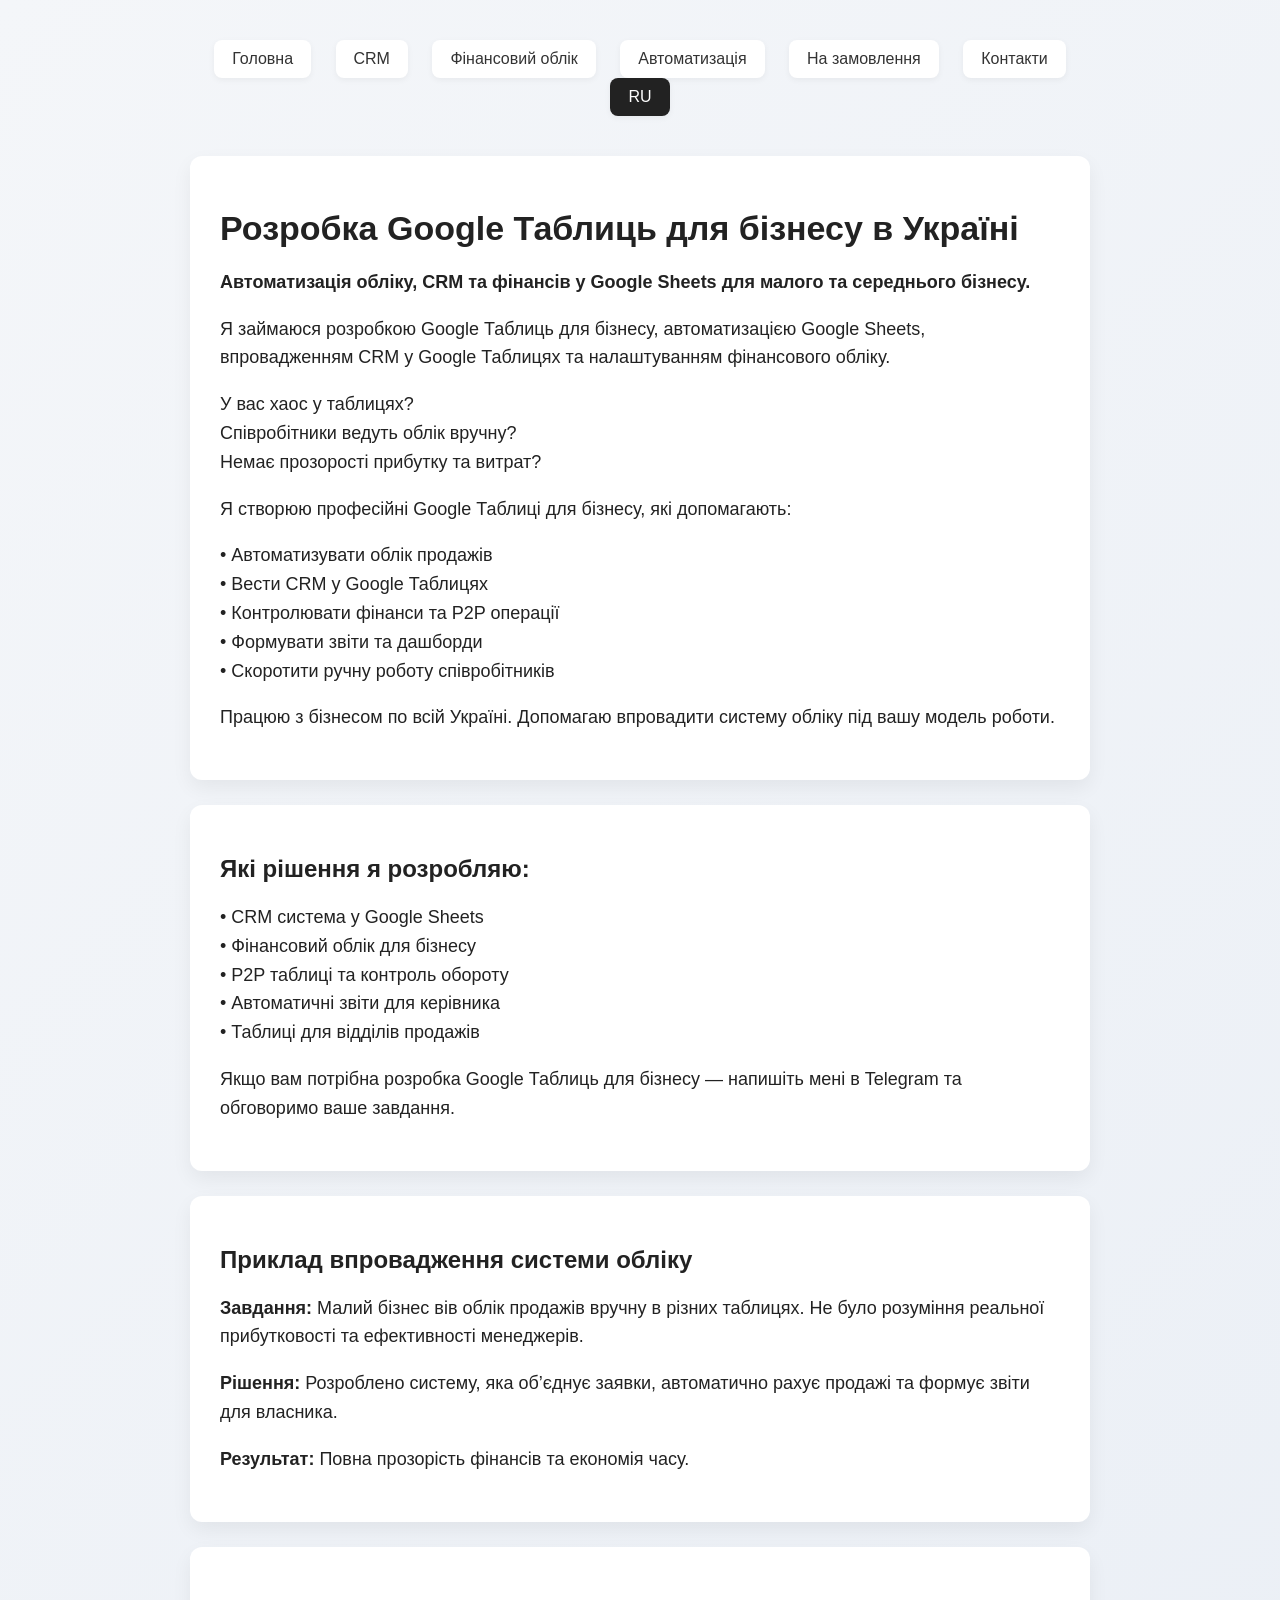
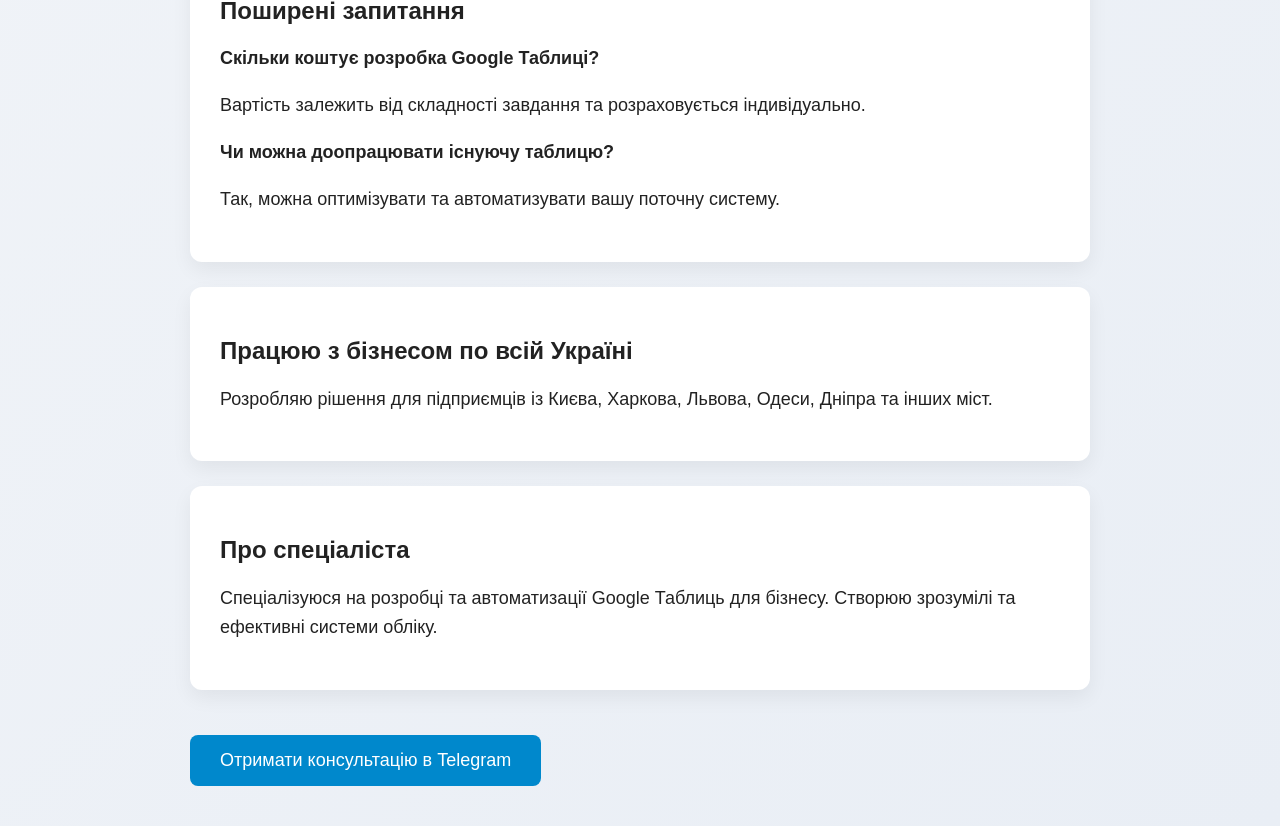
==== ua/index.html @ cc54f3b7 "Обнов" ====
<!DOCTYPE html>
<html lang="uk">

<head>
	<meta charset="UTF-8">
	<meta name="viewport" content="width=device-width, initial-scale=1.0">
	<title>Розробка Google Таблиць для бізнесу в Україні</title>
	<meta name="description"
		content="Розробка та автоматизація Google Таблиць для бізнесу в Україні. CRM у Google Таблицях, фінансовий облік, P2P таблиці. Консультація в Telegram.">
	<meta name="geo.region" content="UA">

	<!-- hreflang -->
	<link rel="alternate" hreflang="ru" href="https://google-sheets-business.pages.dev/" />
	<link rel="alternate" hreflang="uk" href="https://google-sheets-business.pages.dev/ua/" />
	<link rel="alternate" hreflang="x-default" href="https://google-sheets-business.pages.dev/" />

	<script type="application/ld+json">
	{
	  "@context": "https://schema.org",
	  "@type": "ProfessionalService",
	  "name": "SheetStudioUA - Розробка Google Таблиць",
	  "url": "https://google-sheets-business.pages.dev/ua/",
	  "areaServed": {
	    "@type": "Country",
	    "name": "Ukraine"
	  },
	  "description": "Розробка Google Таблиць на замовлення, автоматизація Google Sheets, CRM та фінансовий облік для бізнесу в Україні.",
	  "founder": {
	    "@type": "Person",
	    "name": "Дмитро"
	  },
	  "sameAs": [
	    "https://t.me/SheetStudioUA"
	  ]
	}
	</script>

	<link rel="stylesheet" href="/style.css">

</head>

<body>

	<div class="container">

		<nav style="margin-bottom:40px;">
			<a href="/ua/" style="margin:0 10px;">Головна</a>
			<a href="/ua/crm.html" style="margin:0 10px;">CRM</a>
			<a href="/ua/finance.html" style="margin:0 10px;">Фінансовий облік</a>
			<a href="/ua/automation.html" style="margin:0 10px;">Автоматизація</a>
			<a href="/ua/custom-development.html" style="margin:0 10px;">На замовлення</a>
			<a href="/ua/contacts.html" style="margin:0 10px;">Контакти</a>
			<a href="/" style="margin:0 10px;" class="lang">RU</a>
		</nav>

		<div class="section">
			<h1>Розробка Google Таблиць для бізнесу в Україні</h1>
			<p><strong>Автоматизація обліку, CRM та фінансів у Google Sheets для малого та середнього бізнесу.</strong></p>
			<p>
				Я займаюся розробкою Google Таблиць для бізнесу, автоматизацією Google Sheets,
				впровадженням CRM у Google Таблицях та налаштуванням фінансового обліку.
			</p>
			<p>
				У вас хаос у таблицях?<br>
				Співробітники ведуть облік вручну?<br>
				Немає прозорості прибутку та витрат?
			</p>
			<p>
				Я створюю професійні Google Таблиці для бізнесу, які допомагають:
			</p>
			<p>
				• Автоматизувати облік продажів<br>
				• Вести CRM у Google Таблицях<br>
				• Контролювати фінанси та P2P операції<br>
				• Формувати звіти та дашборди<br>
				• Скоротити ручну роботу співробітників
			</p>
			<p>
				Працюю з бізнесом по всій Україні.
				Допомагаю впровадити систему обліку під вашу модель роботи.
			</p>
		</div>

		<div class="section">
			<h2>Які рішення я розробляю:</h2>
			<p>
				• CRM система у Google Sheets<br>
				• Фінансовий облік для бізнесу<br>
				• P2P таблиці та контроль обороту<br>
				• Автоматичні звіти для керівника<br>
				• Таблиці для відділів продажів
			</p>
			<p>
				Якщо вам потрібна розробка Google Таблиць для бізнесу —
				напишіть мені в Telegram та обговоримо ваше завдання.
			</p>
		</div>

		<div class="section">
			<h2>Приклад впровадження системи обліку</h2>
			<p><strong>Завдання:</strong> Малий бізнес вів облік продажів вручну в різних таблицях.
				Не було розуміння реальної прибутковості та ефективності менеджерів.</p>
			<p><strong>Рішення:</strong> Розроблено систему, яка об’єднує заявки,
				автоматично рахує продажі та формує звіти для власника.</p>
			<p><strong>Результат:</strong> Повна прозорість фінансів та економія часу.</p>
		</div>

		<div class="section">
			<h2>Поширені запитання</h2>
			<p><strong>Скільки коштує розробка Google Таблиці?</strong></p>
			<p>Вартість залежить від складності завдання та розраховується індивідуально.</p>
			<p><strong>Чи можна доопрацювати існуючу таблицю?</strong></p>
			<p>Так, можна оптимізувати та автоматизувати вашу поточну систему.</p>
		</div>

		<div class="section">
			<h2>Працюю з бізнесом по всій Україні</h2>
			<p>
				Розробляю рішення для підприємців із Києва, Харкова,
				Львова, Одеси, Дніпра та інших міст.
			</p>
		</div>

		<div class="section">
			<h2>Про спеціаліста</h2>
			<p>
				Спеціалізуюся на розробці та автоматизації Google Таблиць для бізнесу.
				Створюю зрозумілі та ефективні системи обліку.
			</p>
		</div>

		<a href="https://t.me/SheetStudioUA" target="_blank" class="button">
			Отримати консультацію в Telegram
		</a>

	</div>


	<script>
		const sections = document.querySelectorAll('.section');

		const observer = new IntersectionObserver(entries => {
			entries.forEach(entry => {
				if (entry.isIntersecting) {
					entry.target.classList.add('visible');
				}
			});
		}, { threshold: 0.15 });

		sections.forEach(section => {
			observer.observe(section);
		});
	</script>

</body>

</html>
---- style.css ----
/* ===== БАЗА ===== */

body {
	margin: 0;
	font-family: 'Segoe UI', Arial, sans-serif;
	background: linear-gradient(135deg, #f4f6f9, #e9eef5);
	color: #222;
}

.container {
	max-width: 900px;
	margin: auto;
	padding: 40px 20px;
}

/* ===== НАВИГАЦИЯ ===== */

nav {
	text-align: center;
	margin-bottom: 40px;
}

nav a {
	display: inline-block;
	padding: 10px 18px;
	margin: 5px;
	background: white;
	border-radius: 8px;
	text-decoration: none;
	color: #333;
	font-weight: 500;
	transition: all 0.3s ease;
	box-shadow: 0 2px 6px rgba(0, 0, 0, 0.05);
}

nav a:hover {
	background: #0088cc;
	color: white;
	transform: translateY(-2px);
}

.lang {
	background: #222;
	color: white;
}

/* ===== СЕКЦИИ ===== */

.section {
	background: white;
	padding: 30px;
	margin-bottom: 25px;
	border-radius: 12px;
	box-shadow: 0 8px 20px rgba(0, 0, 0, 0.06);
}

h1 {
	font-size: 34px;
	margin-bottom: 20px;
}

h2 {
	margin-top: 20px;
}

p {
	font-size: 18px;
	line-height: 1.6;
}

ul {
	text-align: left;
	padding-left: 20px;
}

/* ===== КНОПКА ===== */

.button {
	display: inline-block;
	padding: 15px 30px;
	background: #0088cc;
	color: white;
	text-decoration: none;
	border-radius: 8px;
	font-size: 18px;
	margin-top: 20px;
	transition: 0.3s;
}

.button:hover {
	background: #006fa3;
	transform: translateY(-2px);
}

/* ===== ФУТЕР ===== */

.footer {
	text-align: center;
	margin-top: 40px;
	font-size: 14px;
	color: #666;
}

/* ===== АДАПТИВ ===== */

@media (max-width: 768px) {
	.section {
		padding: 20px;
	}

	h1 {
		font-size: 26px;
	}

	nav a {
		padding: 8px 12px;
		font-size: 14px;
	}
}

/* ===== АНИМАЦИЯ ПОЯВЛЕНИЯ ===== */

.section {
	opacity: 0;
	transform: translateY(30px);
	transition: all 0.6s ease;
}

.section.visible {
	opacity: 1;
	transform: translateY(0);
}

.section:hover {
	transform: translateY(-4px);
	box-shadow: 0 12px 28px rgba(0, 0, 0, 0.08);
}

/* ===== ПУЛЬС С ВОЛНОЙ ===== */

.telegram-float {
	position: fixed;
	right: 25px;
	bottom: 25px;
	width: 65px;
	height: 65px;
	border-radius: 50%;
	background: white;
	display: flex;
	align-items: center;
	justify-content: center;
	box-shadow: 0 10px 25px rgba(0, 0, 0, 0.15);
	z-index: 1000;
	animation: pulse 2.7s infinite;
}

.telegram-float img {
	width: 36px;
	height: 36px;
}

.telegram-float:hover {
	transform: scale(1.12);
}

/* Основная пульсация */
@keyframes pulse {
	0% {
		transform: scale(1);
		box-shadow: 0 0 0 0 rgba(0, 136, 204, 0.5);
	}

	30% {
		transform: scale(1.12);
		box-shadow: 0 0 0 15px rgba(0, 136, 204, 0);
	}

	60% {
		transform: scale(1);
		box-shadow: 0 0 0 0 rgba(0, 136, 204, 0);
	}

	100% {
		transform: scale(1);
		box-shadow: 0 0 0 0 rgba(0, 136, 204, 0);
	}
}

/* ===== CONTACTS PAGE ===== */

.contacts-wrapper {
	text-align: center;
	padding: 60px 20px;
}

.contact-item {
	display: flex;
	align-items: center;
	justify-content: center;
	gap: 15px;
	margin: 25px 0;
	font-size: 20px;
}

.contact-item img {
	width: 42px;
	height: 42px;
	transition: transform 0.2s ease, opacity 0.2s ease;
}

.contact-item a img:hover {
	transform: scale(1.15);
	opacity: 0.85;
	cursor: pointer;
}

.phone-number {
	font-weight: 600;
	font-size: 20px;
}
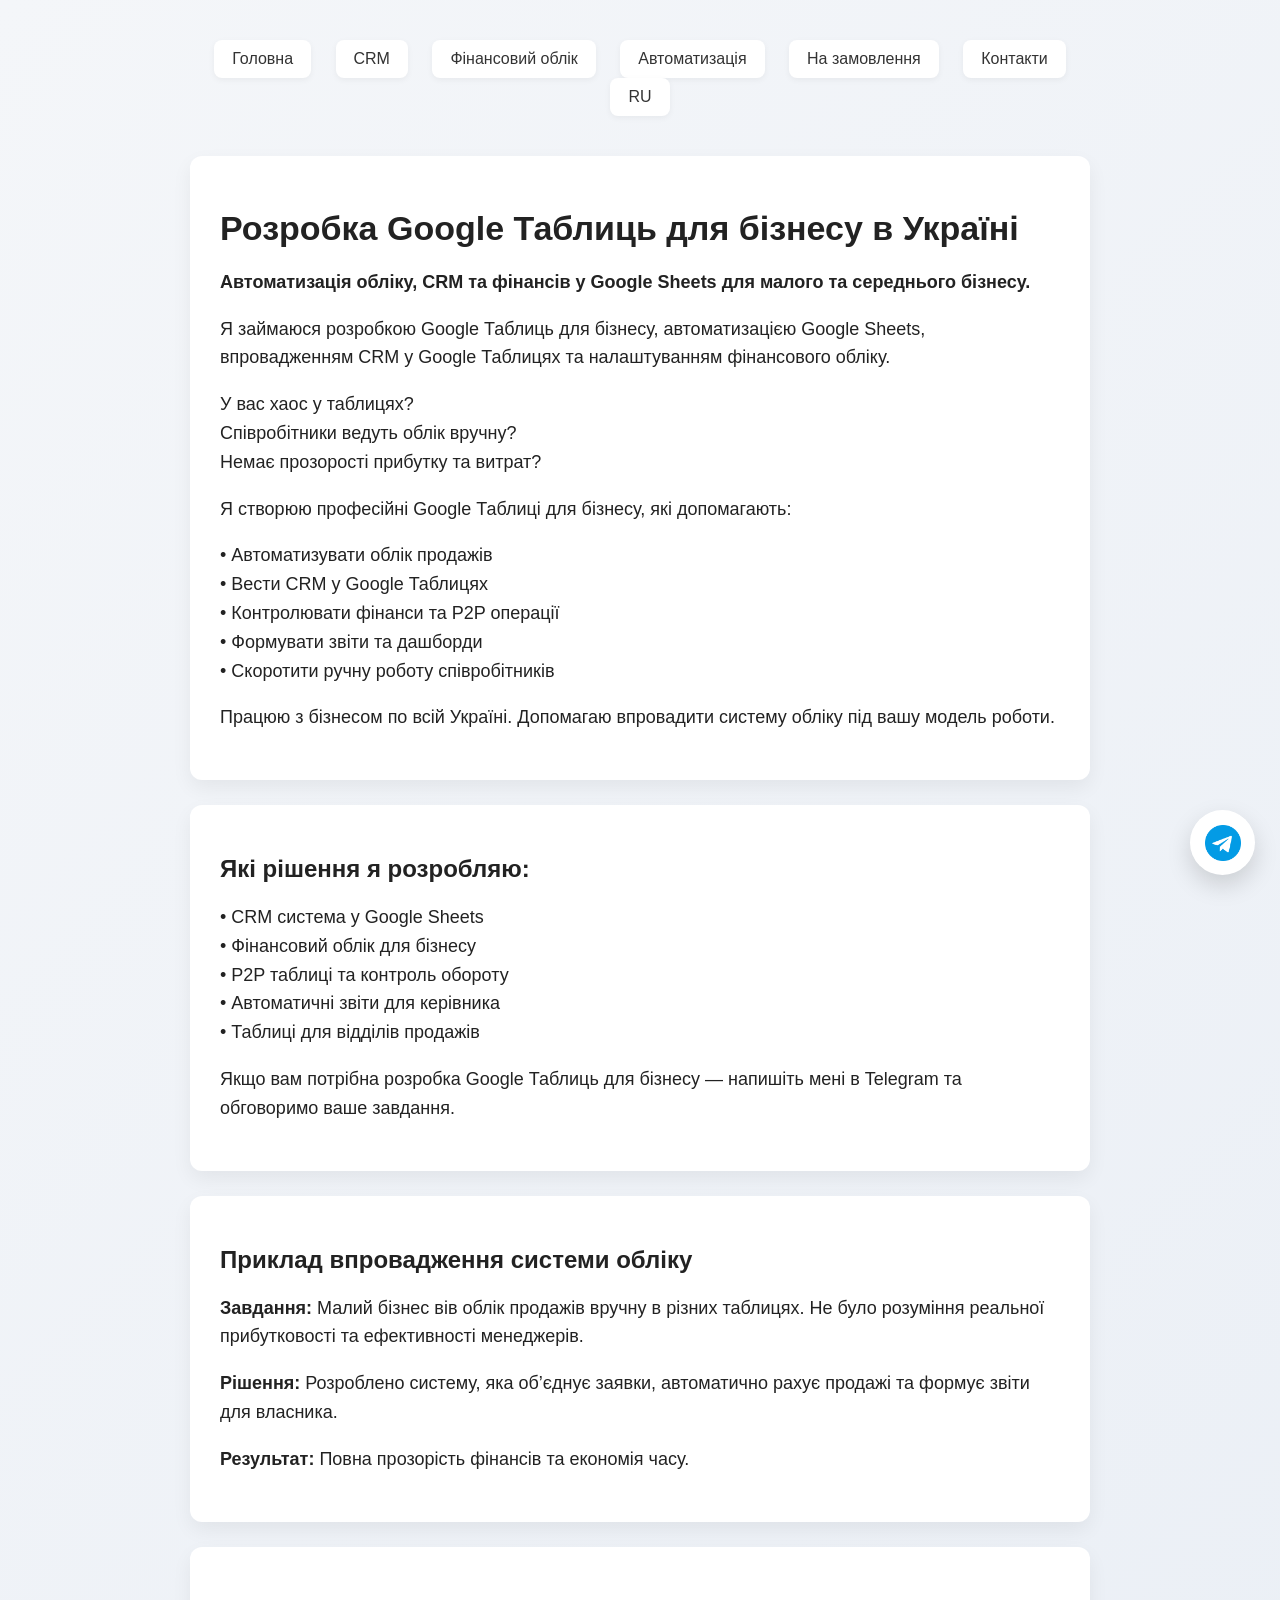
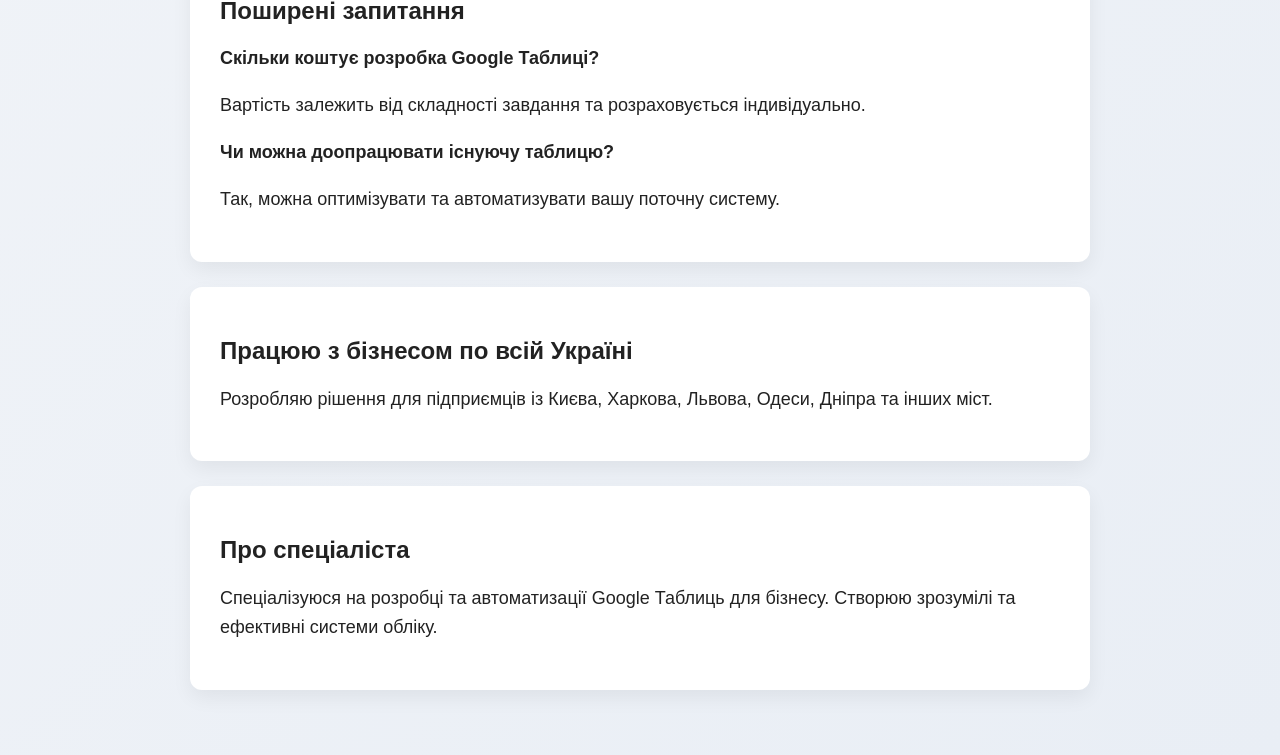
==== commit cef1963a: "ua" ====
--- a/ua/index.html
+++ b/ua/index.html
@@ -50,7 +50,7 @@
 			<a href="/ua/automation.html" style="margin:0 10px;">Автоматизація</a>
 			<a href="/ua/custom-development.html" style="margin:0 10px;">На замовлення</a>
 			<a href="/ua/contacts.html" style="margin:0 10px;">Контакти</a>
-			<a href="/" style="margin:0 10px;" class="lang">RU</a>
+			<a href="/" style="margin:0 10px;">RU</a>
 		</nav>
 
 		<div class="section">
@@ -129,28 +129,13 @@
 			</p>
 		</div>
 
-		<a href="https://t.me/SheetStudioUA" target="_blank" class="button">
-			Отримати консультацію в Telegram
-		</a>
-
 	</div>
 
+	<a href="https://t.me/SheetStudioUA" target="_blank" class="telegram-float">
+		<img src="/telegram.png" alt="Telegram">
+	</a>
 
-	<script>
-		const sections = document.querySelectorAll('.section');
-
-		const observer = new IntersectionObserver(entries => {
-			entries.forEach(entry => {
-				if (entry.isIntersecting) {
-					entry.target.classList.add('visible');
-				}
-			});
-		}, { threshold: 0.15 });
-
-		sections.forEach(section => {
-			observer.observe(section);
-		});
-	</script>
+	<script src="/main.js"></script>
 
 </body>
 
--- a/style.css
+++ b/style.css
@@ -186,35 +186,44 @@
 	}
 }
 
-/* ===== CONTACTS PAGE ===== */
+/* ===== CLEAN CONTACTS CENTERED ===== */
 
 .contacts-wrapper {
-	text-align: center;
-	padding: 60px 20px;
-}
-
-.contact-item {
+	padding: 80px 20px;
+	
+}
+
+.contacts-row {
+	display: flex;
+	justify-content: center;
+	align-items: center;
+	gap: 80px;
+	flex-wrap: wrap;
+	padding-left: 80px;   /* ← вот это */
+}
+
+.contact-link {
 	display: flex;
 	align-items: center;
-	justify-content: center;
 	gap: 15px;
-	margin: 25px 0;
-	font-size: 20px;
-}
-
-.contact-item img {
-	width: 42px;
-	height: 42px;
-	transition: transform 0.2s ease, opacity 0.2s ease;
-}
-
-.contact-item a img:hover {
-	transform: scale(1.15);
+	text-decoration: none;
+	color: #222;
+	font-size: 22px;
+	transition: transform 0.25s ease, opacity 0.25s ease;
+}
+
+.contact-link img {
+	width: 52px;
+	height: 52px;
+	display: block;
+}
+
+.contact-link:hover {
+	transform: translateY(-6px) scale(1.1);
 	opacity: 0.85;
-	cursor: pointer;
 }
 
 .phone-number {
 	font-weight: 600;
-	font-size: 20px;
+	white-space: nowrap;
 }
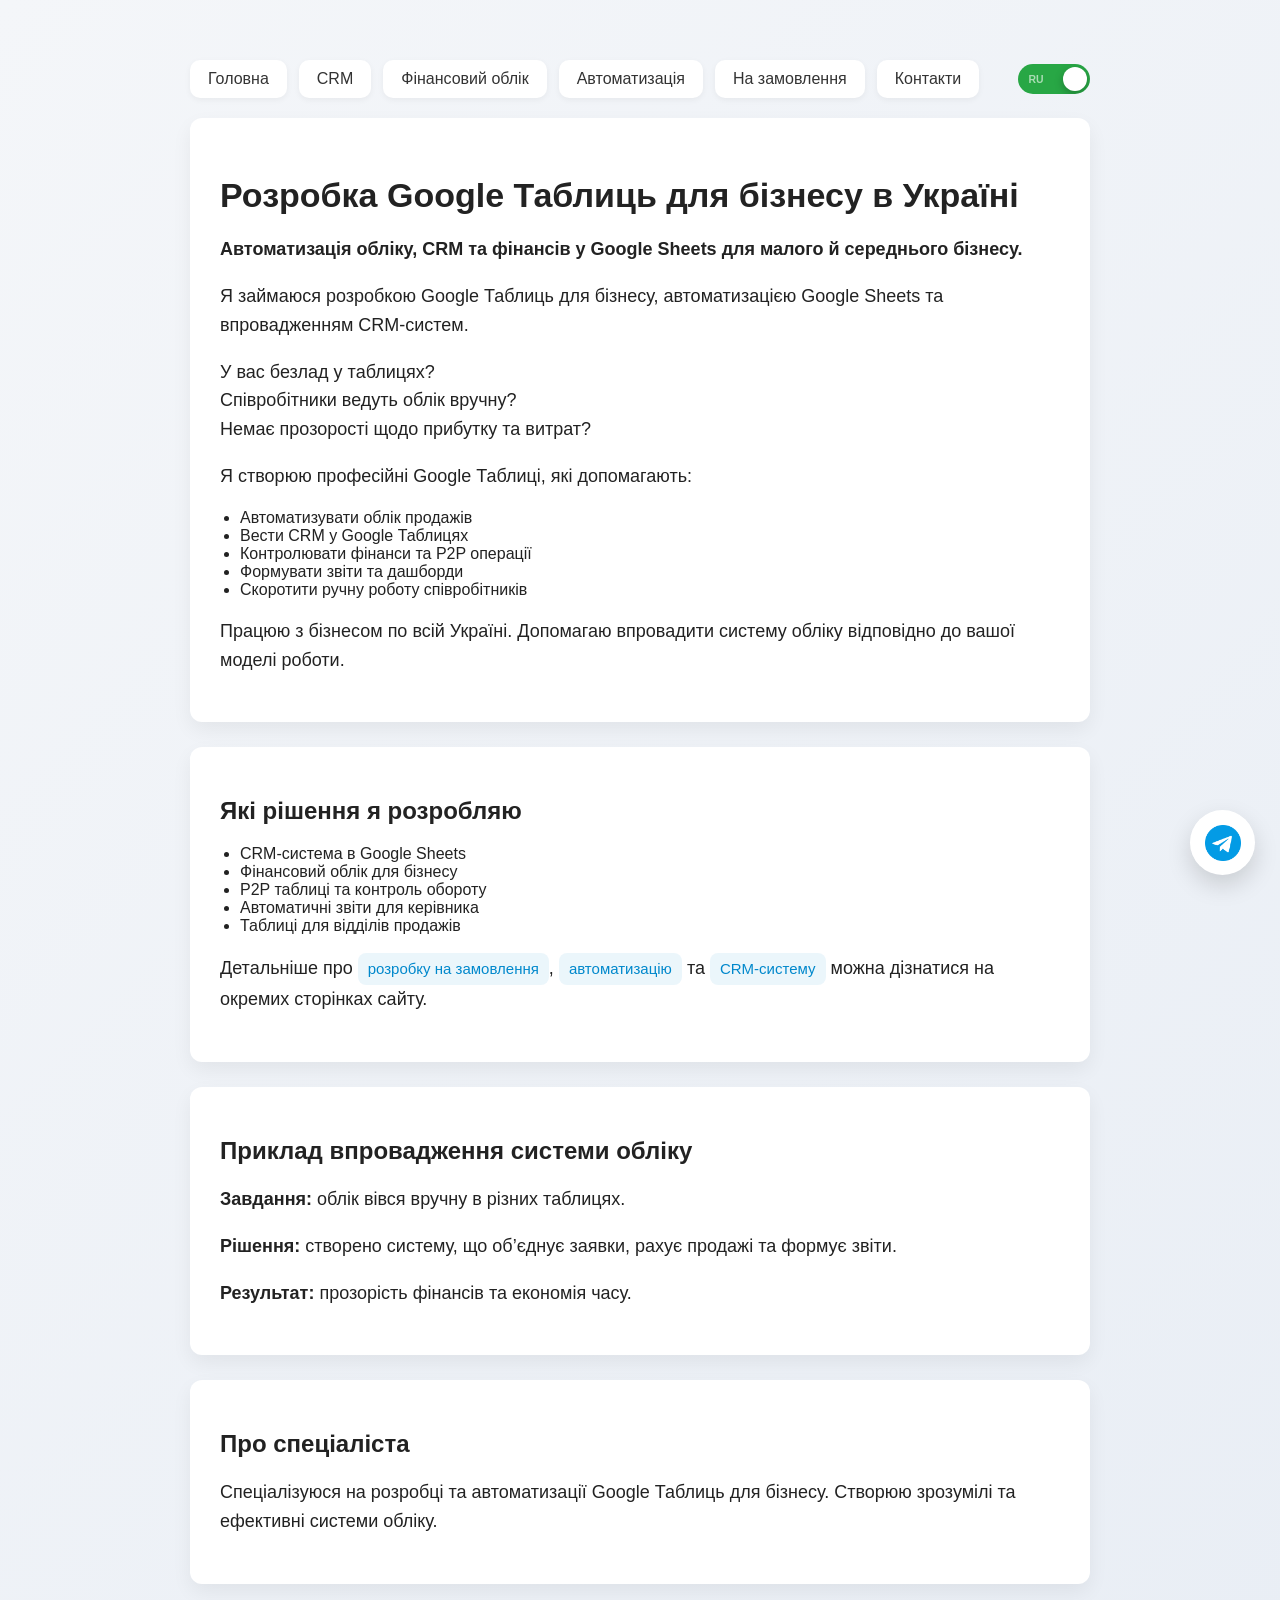
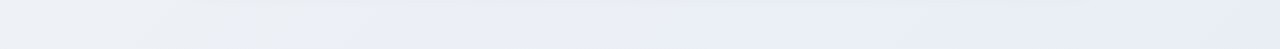
==== commit 80fb3c67: "2цц" ====
--- a/ua/index.html
+++ b/ua/index.html
@@ -6,128 +6,122 @@
 	<meta name="viewport" content="width=device-width, initial-scale=1.0">
 	<title>Розробка Google Таблиць для бізнесу в Україні</title>
 	<meta name="description"
-		content="Розробка та автоматизація Google Таблиць для бізнесу в Україні. CRM у Google Таблицях, фінансовий облік, P2P таблиці. Консультація в Telegram.">
-	<meta name="geo.region" content="UA">
+		content="Розробка та автоматизація Google Таблиць для бізнесу в Україні. CRM, фінансовий облік, P2P таблиці. Консультація в Telegram.">
 
-	<!-- hreflang -->
 	<link rel="alternate" hreflang="ru" href="https://google-sheets-business.pages.dev/" />
 	<link rel="alternate" hreflang="uk" href="https://google-sheets-business.pages.dev/ua/" />
 	<link rel="alternate" hreflang="x-default" href="https://google-sheets-business.pages.dev/" />
 
-	<script type="application/ld+json">
-	{
-	  "@context": "https://schema.org",
-	  "@type": "ProfessionalService",
-	  "name": "SheetStudioUA - Розробка Google Таблиць",
-	  "url": "https://google-sheets-business.pages.dev/ua/",
-	  "areaServed": {
-	    "@type": "Country",
-	    "name": "Ukraine"
-	  },
-	  "description": "Розробка Google Таблиць на замовлення, автоматизація Google Sheets, CRM та фінансовий облік для бізнесу в Україні.",
-	  "founder": {
-	    "@type": "Person",
-	    "name": "Дмитро"
-	  },
-	  "sameAs": [
-	    "https://t.me/SheetStudioUA"
-	  ]
-	}
-	</script>
+	<meta name="geo.region" content="UA">
 
 	<link rel="stylesheet" href="/style.css">
-
 </head>
 
 <body>
 
 	<div class="container">
 
-		<nav style="margin-bottom:40px;">
-			<a href="/ua/" style="margin:0 10px;">Головна</a>
-			<a href="/ua/crm.html" style="margin:0 10px;">CRM</a>
-			<a href="/ua/finance.html" style="margin:0 10px;">Фінансовий облік</a>
-			<a href="/ua/automation.html" style="margin:0 10px;">Автоматизація</a>
-			<a href="/ua/custom-development.html" style="margin:0 10px;">На замовлення</a>
-			<a href="/ua/contacts.html" style="margin:0 10px;">Контакти</a>
-			<a href="/" style="margin:0 10px;">RU</a>
+		<!-- ===== НАВІГАЦІЯ ===== -->
+		<nav class="navbar">
+
+			<div class="nav-links">
+				<a href="/ua/">Головна</a>
+				<a href="crm.html">CRM</a>
+				<a href="finance.html">Фінансовий облік</a>
+				<a href="automation.html">Автоматизація</a>
+				<a href="custom-development.html">На замовлення</a>
+				<a href="contacts.html">Контакти</a>
+			</div>
+
+			<div class="lang-toggle ua-active">
+				<a href="/" class="toggle-option">RU</a>
+				<a href="/ua/" class="toggle-option">UA</a>
+				<div class="toggle-slider"></div>
+			</div>
+
 		</nav>
 
-		<div class="section">
+		<!-- ===== HERO ===== -->
+		<section class="section">
 			<h1>Розробка Google Таблиць для бізнесу в Україні</h1>
-			<p><strong>Автоматизація обліку, CRM та фінансів у Google Sheets для малого та середнього бізнесу.</strong></p>
+
+			<p><strong>
+					Автоматизація обліку, CRM та фінансів у Google Sheets для малого й середнього бізнесу.
+				</strong></p>
+
 			<p>
-				Я займаюся розробкою Google Таблиць для бізнесу, автоматизацією Google Sheets,
-				впровадженням CRM у Google Таблицях та налаштуванням фінансового обліку.
+				Я займаюся розробкою Google Таблиць для бізнесу,
+				автоматизацією Google Sheets та впровадженням CRM-систем.
 			</p>
+
 			<p>
-				У вас хаос у таблицях?<br>
+				У вас безлад у таблицях?<br>
 				Співробітники ведуть облік вручну?<br>
-				Немає прозорості прибутку та витрат?
+				Немає прозорості щодо прибутку та витрат?
 			</p>
+
 			<p>
-				Я створюю професійні Google Таблиці для бізнесу, які допомагають:
+				Я створюю професійні Google Таблиці, які допомагають:
 			</p>
-			<p>
-				• Автоматизувати облік продажів<br>
-				• Вести CRM у Google Таблицях<br>
-				• Контролювати фінанси та P2P операції<br>
-				• Формувати звіти та дашборди<br>
-				• Скоротити ручну роботу співробітників
-			</p>
+
+			<ul>
+				<li>Автоматизувати облік продажів</li>
+				<li>Вести CRM у Google Таблицях</li>
+				<li>Контролювати фінанси та P2P операції</li>
+				<li>Формувати звіти та дашборди</li>
+				<li>Скоротити ручну роботу співробітників</li>
+			</ul>
+
 			<p>
 				Працюю з бізнесом по всій Україні.
-				Допомагаю впровадити систему обліку під вашу модель роботи.
+				Допомагаю впровадити систему обліку відповідно до вашої моделі роботи.
 			</p>
-		</div>
+		</section>
 
-		<div class="section">
-			<h2>Які рішення я розробляю:</h2>
+		<!-- ===== ПОСЛУГИ ===== -->
+		<section class="section">
+			<h2>Які рішення я розробляю</h2>
+
+			<ul>
+				<li>CRM-система в Google Sheets</li>
+				<li>Фінансовий облік для бізнесу</li>
+				<li>P2P таблиці та контроль обороту</li>
+				<li>Автоматичні звіти для керівника</li>
+				<li>Таблиці для відділів продажів</li>
+			</ul>
+
 			<p>
-				• CRM система у Google Sheets<br>
-				• Фінансовий облік для бізнесу<br>
-				• P2P таблиці та контроль обороту<br>
-				• Автоматичні звіти для керівника<br>
-				• Таблиці для відділів продажів
+				Детальніше про <a href="custom-development.html" class="text-link">розробку на замовлення</a>,
+				<a href="automation.html" class="text-link">автоматизацію</a>
+				та <a href="crm.html" class="text-link">CRM-систему</a>
+				можна дізнатися на окремих сторінках сайту.
 			</p>
-			<p>
-				Якщо вам потрібна розробка Google Таблиць для бізнесу —
-				напишіть мені в Telegram та обговоримо ваше завдання.
+		</section>
+
+		<!-- ===== КЕЙС ===== -->
+		<section class="section">
+			<h2>Приклад впровадження системи обліку</h2>
+
+			<p><strong>Завдання:</strong> облік вівся вручну в різних таблицях.</p>
+
+			<p><strong>Рішення:</strong>
+				створено систему, що об’єднує заявки, рахує продажі та формує звіти.
 			</p>
-		</div>
 
-		<div class="section">
-			<h2>Приклад впровадження системи обліку</h2>
-			<p><strong>Завдання:</strong> Малий бізнес вів облік продажів вручну в різних таблицях.
-				Не було розуміння реальної прибутковості та ефективності менеджерів.</p>
-			<p><strong>Рішення:</strong> Розроблено систему, яка об’єднує заявки,
-				автоматично рахує продажі та формує звіти для власника.</p>
-			<p><strong>Результат:</strong> Повна прозорість фінансів та економія часу.</p>
-		</div>
+			<p><strong>Результат:</strong>
+				прозорість фінансів та економія часу.
+			</p>
+		</section>
 
-		<div class="section">
-			<h2>Поширені запитання</h2>
-			<p><strong>Скільки коштує розробка Google Таблиці?</strong></p>
-			<p>Вартість залежить від складності завдання та розраховується індивідуально.</p>
-			<p><strong>Чи можна доопрацювати існуючу таблицю?</strong></p>
-			<p>Так, можна оптимізувати та автоматизувати вашу поточну систему.</p>
-		</div>
+		<!-- ===== ПРО СПЕЦІАЛІСТА ===== -->
+		<section class="section">
+			<h2>Про спеціаліста</h2>
 
-		<div class="section">
-			<h2>Працюю з бізнесом по всій Україні</h2>
-			<p>
-				Розробляю рішення для підприємців із Києва, Харкова,
-				Львова, Одеси, Дніпра та інших міст.
-			</p>
-		</div>
-
-		<div class="section">
-			<h2>Про спеціаліста</h2>
 			<p>
 				Спеціалізуюся на розробці та автоматизації Google Таблиць для бізнесу.
 				Створюю зрозумілі та ефективні системи обліку.
 			</p>
-		</div>
+		</section>
 
 	</div>
 
--- a/style.css
+++ b/style.css
@@ -13,35 +13,156 @@
 	padding: 40px 20px;
 }
 
-/* ===== НАВИГАЦИЯ ===== */
-
-nav {
-	text-align: center;
-	margin-bottom: 40px;
-}
-
-nav a {
-	display: inline-block;
+/* ===== НОВАЯ НАВИГАЦИЯ ===== */
+
+.navbar {
+	display: flex;
+	justify-content: space-between;
+	align-items: center;
+	flex-wrap: wrap;
+	padding: 20px 0;
+	gap: 15px;
+}
+
+.nav-links {
+	display: flex;
+	gap: 12px;
+	flex-wrap: wrap;
+}
+
+.nav-links a {
+	text-decoration: none;
 	padding: 10px 18px;
-	margin: 5px;
 	background: white;
-	border-radius: 8px;
-	text-decoration: none;
+	border-radius: 10px;
 	color: #333;
 	font-weight: 500;
-	transition: all 0.3s ease;
+	transition: all 0.25s ease;
 	box-shadow: 0 2px 6px rgba(0, 0, 0, 0.05);
 }
 
-nav a:hover {
+.nav-links a:hover {
 	background: #0088cc;
 	color: white;
 	transform: translateY(-2px);
 }
 
-.lang {
+.lang-switch a {
+	text-decoration: none;
+	padding: 8px 16px;
+	border-radius: 20px;
 	background: #222;
 	color: white;
+	font-size: 14px;
+	transition: all 0.25s ease;
+}
+
+.lang-switch a:hover {
+	background: #444;
+}
+
+/* ===== PERFECT COMPACT IOS TOGGLE ===== */
+
+.lang-toggle {
+	position: relative;
+	width: 72px;
+	height: 30px;
+	border-radius: 30px;
+	display: flex;
+	align-items: center;
+	font-size: 11px;
+	font-weight: 600;
+	overflow: hidden;
+}
+
+.toggle-option {
+	flex: 1;
+	text-align: center;
+	text-decoration: none;
+	z-index: 2;
+	color: white;
+	line-height: 30px;
+}
+
+.toggle-slider {
+	position: absolute;
+	top: 3px;
+	left: 3px;
+	width: 24px;
+	height: 24px;
+	border-radius: 50%;
+	background: white;
+	box-shadow: 0 3px 8px rgba(0, 0, 0, 0.25);
+	transition: transform 0.3s ease;
+}
+
+/* RU active */
+.lang-toggle.ru-active {
+	background: #0088cc;
+}
+
+.lang-toggle.ru-active .toggle-slider {
+	transform: translateX(0);
+}
+
+/* UA active */
+.lang-toggle.ua-active {
+	background: #28a745;
+}
+
+.lang-toggle.ua-active .toggle-slider {
+	transform: translateX(42px);
+}
+
+/* ===== PREMIUM TEXT EFFECT ===== */
+
+.toggle-option {
+	transition:
+		transform 0.3s ease,
+		opacity 0.3s ease,
+		text-shadow 0.3s ease;
+}
+
+/* RU active */
+.lang-toggle.ru-active .toggle-option:first-child {
+	opacity: 1;
+	transform: scale(1.05);
+	text-shadow: 0 0 6px rgba(255, 255, 255, 0.4);
+}
+
+.lang-toggle.ru-active .toggle-option:last-child {
+	opacity: 0.6;
+	transform: scale(0.95);
+}
+
+/* UA active */
+.lang-toggle.ua-active .toggle-option:first-child {
+	opacity: 0.6;
+	transform: scale(0.95);
+}
+
+.lang-toggle.ua-active .toggle-option:last-child {
+	opacity: 1;
+	transform: scale(1.05);
+	text-shadow: 0 0 6px rgba(255, 255, 255, 0.4);
+}
+
+/* ===== MINI TEXT LINKS ===== */
+
+.text-link {
+	display: inline-block;
+	padding: 4px 10px;
+	border-radius: 8px;
+	background: rgba(0, 136, 204, 0.08);
+	color: #0088cc;
+	text-decoration: none;
+	font-size: 15px;
+	transition: all 0.25s ease;
+}
+
+.text-link:hover {
+	background: rgba(0, 136, 204, 0.18);
+	transform: translateY(-1px);
 }
 
 /* ===== СЕКЦИИ ===== */
@@ -52,6 +173,19 @@
 	margin-bottom: 25px;
 	border-radius: 12px;
 	box-shadow: 0 8px 20px rgba(0, 0, 0, 0.06);
+	opacity: 0;
+	transform: translateY(30px);
+	transition: all 0.6s ease;
+}
+
+.section.visible {
+	opacity: 1;
+	transform: translateY(0);
+}
+
+.section:hover {
+	transform: translateY(-4px);
+	box-shadow: 0 12px 28px rgba(0, 0, 0, 0.08);
 }
 
 h1 {
@@ -73,70 +207,7 @@
 	padding-left: 20px;
 }
 
-/* ===== КНОПКА ===== */
-
-.button {
-	display: inline-block;
-	padding: 15px 30px;
-	background: #0088cc;
-	color: white;
-	text-decoration: none;
-	border-radius: 8px;
-	font-size: 18px;
-	margin-top: 20px;
-	transition: 0.3s;
-}
-
-.button:hover {
-	background: #006fa3;
-	transform: translateY(-2px);
-}
-
-/* ===== ФУТЕР ===== */
-
-.footer {
-	text-align: center;
-	margin-top: 40px;
-	font-size: 14px;
-	color: #666;
-}
-
-/* ===== АДАПТИВ ===== */
-
-@media (max-width: 768px) {
-	.section {
-		padding: 20px;
-	}
-
-	h1 {
-		font-size: 26px;
-	}
-
-	nav a {
-		padding: 8px 12px;
-		font-size: 14px;
-	}
-}
-
-/* ===== АНИМАЦИЯ ПОЯВЛЕНИЯ ===== */
-
-.section {
-	opacity: 0;
-	transform: translateY(30px);
-	transition: all 0.6s ease;
-}
-
-.section.visible {
-	opacity: 1;
-	transform: translateY(0);
-}
-
-.section:hover {
-	transform: translateY(-4px);
-	box-shadow: 0 12px 28px rgba(0, 0, 0, 0.08);
-}
-
-/* ===== ПУЛЬС С ВОЛНОЙ ===== */
+/* ===== ПУЛЬС TELEGRAM ===== */
 
 .telegram-float {
 	position: fixed;
@@ -163,7 +234,6 @@
 	transform: scale(1.12);
 }
 
-/* Основная пульсация */
 @keyframes pulse {
 	0% {
 		transform: scale(1);
@@ -186,20 +256,18 @@
 	}
 }
 
-/* ===== CLEAN CONTACTS CENTERED ===== */
+/* ===== КОНТАКТЫ ===== */
 
 .contacts-wrapper {
 	padding: 80px 20px;
-	
 }
 
 .contacts-row {
 	display: flex;
 	justify-content: center;
 	align-items: center;
-	gap: 80px;
+	gap: 60px;
 	flex-wrap: wrap;
-	padding-left: 80px;   /* ← вот это */
 }
 
 .contact-link {
@@ -215,7 +283,6 @@
 .contact-link img {
 	width: 52px;
 	height: 52px;
-	display: block;
 }
 
 .contact-link:hover {
@@ -226,4 +293,32 @@
 .phone-number {
 	font-weight: 600;
 	white-space: nowrap;
+}
+
+/* ===== АДАПТИВ ===== */
+
+@media (max-width: 768px) {
+
+	.navbar {
+		flex-direction: column;
+		align-items: center;
+	}
+
+	.nav-links {
+		justify-content: center;
+	}
+
+	.nav-links a {
+		padding: 8px 14px;
+		font-size: 14px;
+	}
+
+	.section {
+		padding: 20px;
+	}
+
+	h1 {
+		font-size: 26px;
+	}
+
 }
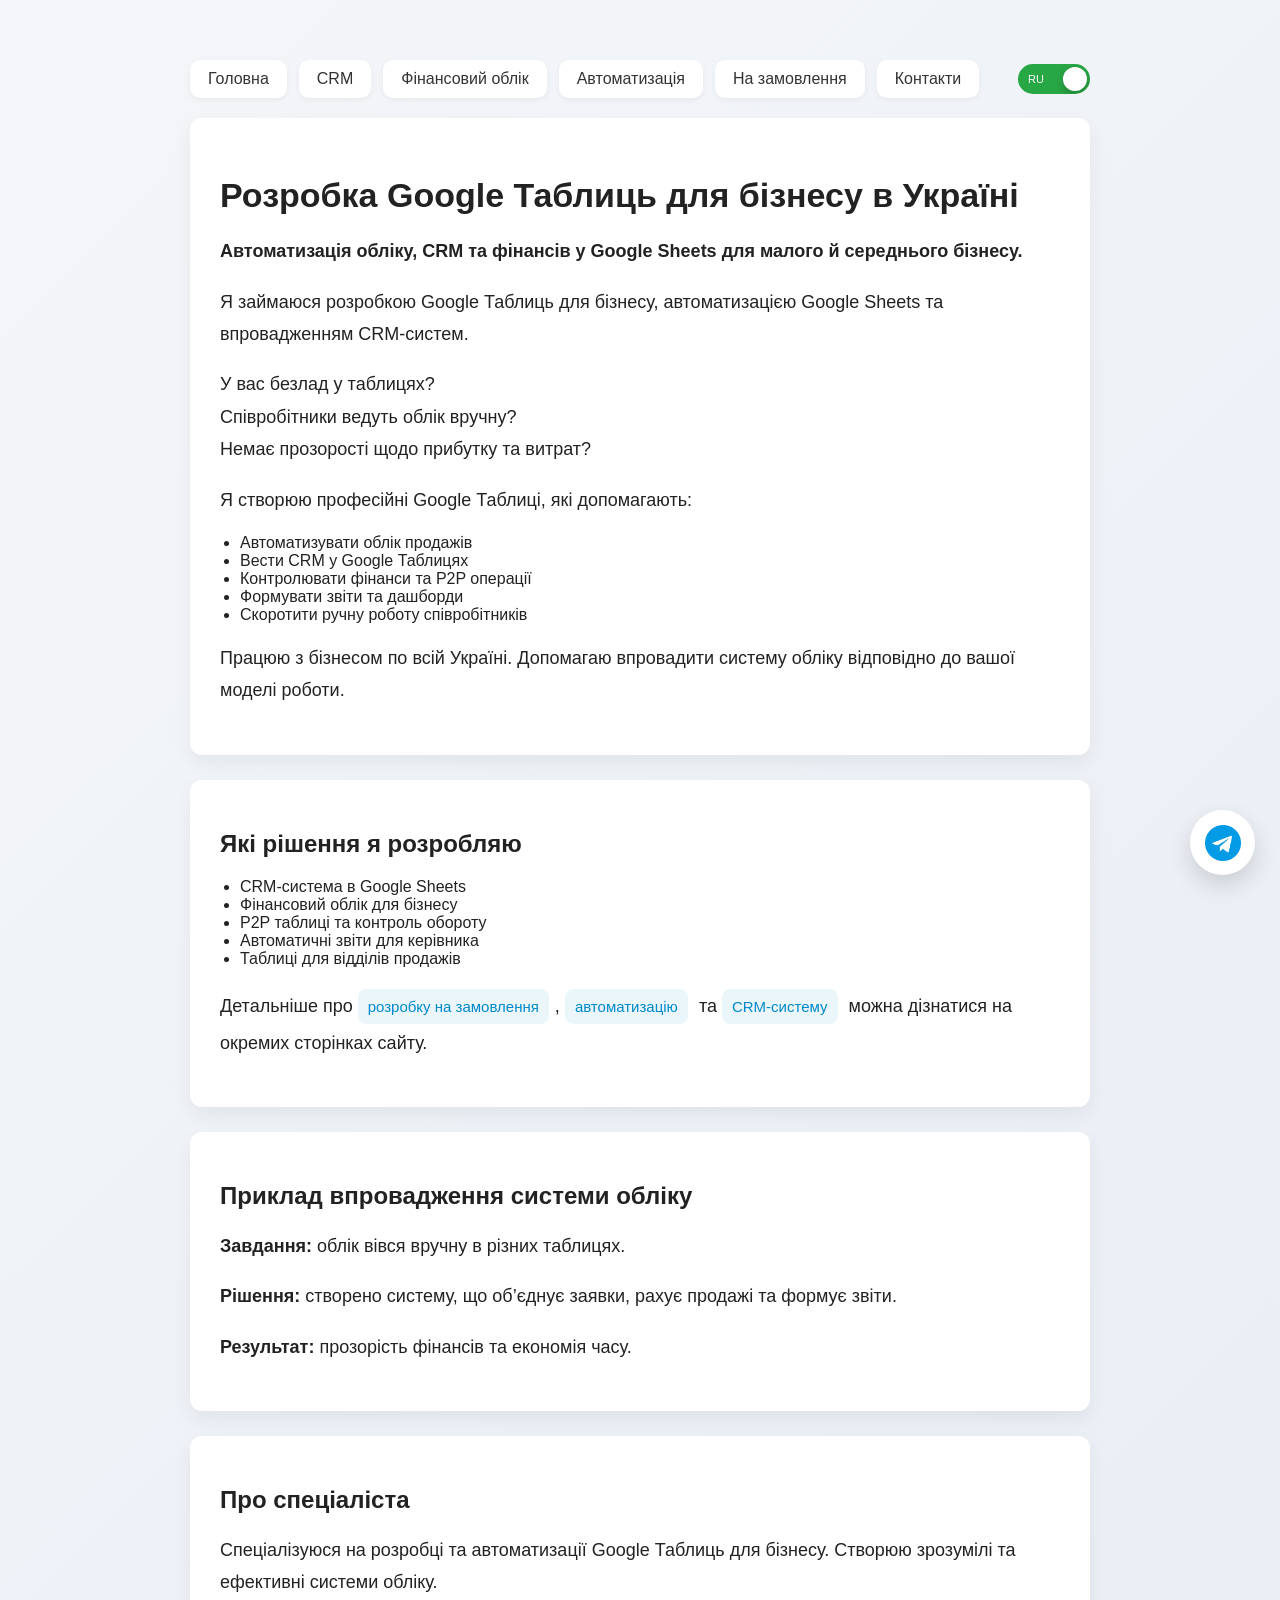
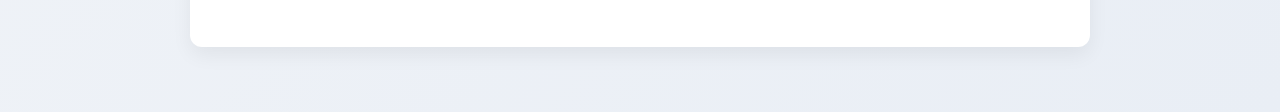
==== commit f27a3068: "3a" ====
--- a/ua/index.html
+++ b/ua/index.html
@@ -34,11 +34,10 @@
 			</div>
 
 			<div class="lang-toggle ua-active">
-				<a href="/" class="toggle-option">RU</a>
-				<a href="/ua/" class="toggle-option">UA</a>
+				<a href="/" class="toggle-option lang-ru">RU</a>
+				<a href="/ua/" class="toggle-option lang-ua">UA</a>
 				<div class="toggle-slider"></div>
 			</div>
-
 		</nav>
 
 		<!-- ===== HERO ===== -->
--- a/style.css
+++ b/style.css
@@ -13,7 +13,7 @@
 	padding: 40px 20px;
 }
 
-/* ===== НОВАЯ НАВИГАЦИЯ ===== */
+/* ===== НАВИГАЦИЯ ===== */
 
 .navbar {
 	display: flex;
@@ -47,21 +47,7 @@
 	transform: translateY(-2px);
 }
 
-.lang-switch a {
-	text-decoration: none;
-	padding: 8px 16px;
-	border-radius: 20px;
-	background: #222;
-	color: white;
-	font-size: 14px;
-	transition: all 0.25s ease;
-}
-
-.lang-switch a:hover {
-	background: #444;
-}
-
-/* ===== PERFECT COMPACT IOS TOGGLE ===== */
+/* ===== IOS LANGUAGE TOGGLE ===== */
 
 .lang-toggle {
 	position: relative;
@@ -82,6 +68,10 @@
 	z-index: 2;
 	color: white;
 	line-height: 30px;
+	transition:
+		transform 0.3s ease,
+		font-weight 0.3s ease,
+		text-shadow 0.3s ease;
 }
 
 .toggle-slider {
@@ -96,7 +86,8 @@
 	transition: transform 0.3s ease;
 }
 
-/* RU active */
+/* ===== RU ACTIVE ===== */
+
 .lang-toggle.ru-active {
 	background: #0088cc;
 }
@@ -105,7 +96,20 @@
 	transform: translateX(0);
 }
 
-/* UA active */
+/* RU активный */
+.lang-toggle.ru-active .lang-ru {
+	transform: scale(1.05);
+	text-shadow: 0 0 6px rgba(255, 255, 255, 0.4);
+}
+
+/* UA доступный язык (полный контроль) */
+.lang-toggle.ru-active .lang-ua {
+	font-weight: 700;
+	/* ← меняешь тут жирность UA */
+}
+
+/* ===== UA ACTIVE ===== */
+
 .lang-toggle.ua-active {
 	background: #28a745;
 }
@@ -114,37 +118,16 @@
 	transform: translateX(42px);
 }
 
-/* ===== PREMIUM TEXT EFFECT ===== */
-
-.toggle-option {
-	transition:
-		transform 0.3s ease,
-		opacity 0.3s ease,
-		text-shadow 0.3s ease;
-}
-
-/* RU active */
-.lang-toggle.ru-active .toggle-option:first-child {
-	opacity: 1;
+/* UA активный */
+.lang-toggle.ua-active .lang-ua {
 	transform: scale(1.05);
 	text-shadow: 0 0 6px rgba(255, 255, 255, 0.4);
 }
 
-.lang-toggle.ru-active .toggle-option:last-child {
-	opacity: 0.6;
-	transform: scale(0.95);
-}
-
-/* UA active */
-.lang-toggle.ua-active .toggle-option:first-child {
-	opacity: 0.6;
-	transform: scale(0.95);
-}
-
-.lang-toggle.ua-active .toggle-option:last-child {
-	opacity: 1;
-	transform: scale(1.05);
-	text-shadow: 0 0 6px rgba(255, 255, 255, 0.4);
+/* RU доступный язык */
+.lang-toggle.ua-active .lang-ru {
+	font-weight: 400;
+	/* ← меняешь тут жирность RU */
 }
 
 /* ===== MINI TEXT LINKS ===== */
@@ -152,6 +135,7 @@
 .text-link {
 	display: inline-block;
 	padding: 4px 10px;
+	margin: 3px 6px 3px 0;
 	border-radius: 8px;
 	background: rgba(0, 136, 204, 0.08);
 	color: #0088cc;
@@ -163,6 +147,10 @@
 .text-link:hover {
 	background: rgba(0, 136, 204, 0.18);
 	transform: translateY(-1px);
+}
+
+.section p {
+	line-height: 1.8;
 }
 
 /* ===== СЕКЦИИ ===== */
@@ -207,7 +195,7 @@
 	padding-left: 20px;
 }
 
-/* ===== ПУЛЬС TELEGRAM ===== */
+/* ===== TELEGRAM FLOAT ===== */
 
 .telegram-float {
 	position: fixed;
@@ -320,5 +308,4 @@
 	h1 {
 		font-size: 26px;
 	}
-
 }
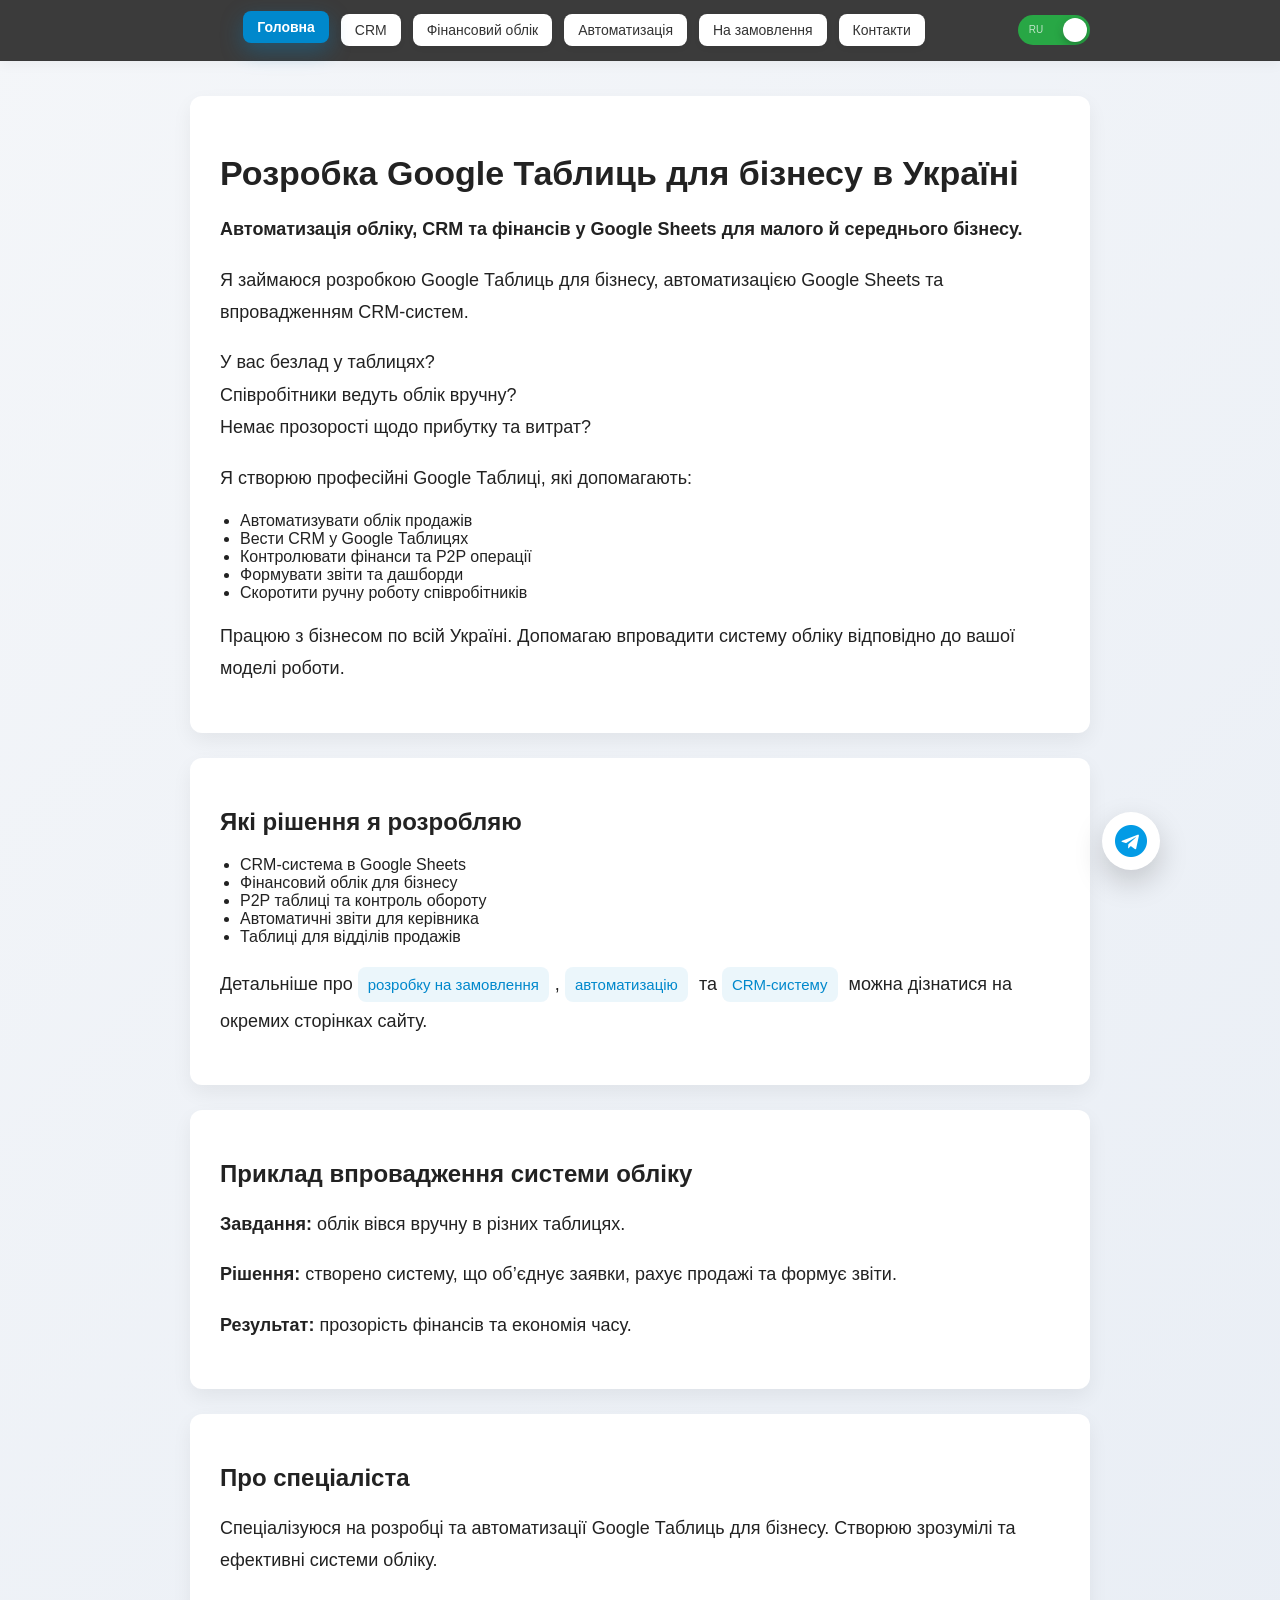
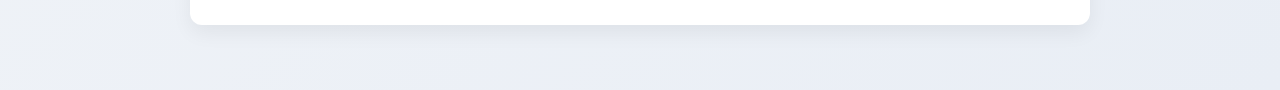
==== commit 82c0bda3: "3d" ====
--- a/ua/index.html
+++ b/ua/index.html
@@ -19,10 +19,10 @@
 
 <body>
 
-	<div class="container">
+	<!-- ===== НАВІГАЦІЯ ===== -->
+	<nav class="navbar">
 
-		<!-- ===== НАВІГАЦІЯ ===== -->
-		<nav class="navbar">
+		<div class="navbar-inner">
 
 			<div class="nav-links">
 				<a href="/ua/">Головна</a>
@@ -32,13 +32,18 @@
 				<a href="custom-development.html">На замовлення</a>
 				<a href="contacts.html">Контакти</a>
 			</div>
-
 			<div class="lang-toggle ua-active">
 				<a href="/" class="toggle-option lang-ru">RU</a>
 				<a href="/ua/" class="toggle-option lang-ua">UA</a>
 				<div class="toggle-slider"></div>
 			</div>
-		</nav>
+
+		</div>
+		
+	</nav>
+
+	<div class="container">
+
 
 		<!-- ===== HERO ===== -->
 		<section class="section">
--- a/style.css
+++ b/style.css
@@ -11,40 +11,70 @@
 	max-width: 900px;
 	margin: auto;
 	padding: 40px 20px;
+	padding-top: 35px;
 }
 
 /* ===== НАВИГАЦИЯ ===== */
 
 .navbar {
-	display: flex;
-	justify-content: space-between;
-	align-items: center;
-	flex-wrap: wrap;
-	padding: 20px 0;
-	gap: 15px;
-}
-
+	position: sticky;
+	top: 0;
+	z-index: 1000;
+
+	width: 100%;
+	background: #3b3b3b;; /* чуть темнее контента */
+	border-bottom: 1px solid rgba(0,0,0,0.06);
+	box-shadow: 0 4px 12px rgba(0,0,0,0.04);
+}
+
+/* Внутренний ограничитель ширины */
+.navbar-inner {
+	max-width: 900px;  /* совпадает с .container */
+	margin: 0 auto;
+	padding: 14px 20px;
+
+	display: flex;
+	align-items: center;
+	gap: 20px;
+}
+
+/* Кнопки по центру */
 .nav-links {
 	display: flex;
 	gap: 12px;
-	flex-wrap: wrap;
+	margin: 0 auto; /* центрирует навигацию */
 }
 
 .nav-links a {
 	text-decoration: none;
-	padding: 10px 18px;
+	padding: 8px 14px;
 	background: white;
-	border-radius: 10px;
+	border-radius: 8px;
 	color: #333;
 	font-weight: 500;
+	font-size: 14px;
 	transition: all 0.25s ease;
 	box-shadow: 0 2px 6px rgba(0, 0, 0, 0.05);
 }
 
 .nav-links a:hover {
+	background: #3db5f1;
+	color: white;
+	transform: translateY(-2px);
+}
+
+/* Active */
+.nav-links a.active {
 	background: #0088cc;
 	color: white;
-	transform: translateY(-2px);
+	transform: translateY(-3px);
+	box-shadow: 0 8px 22px rgba(0, 136, 204, 0.35);
+	font-weight: 600;
+}
+
+/* Переключатель языка чуть правее */
+.lang-toggle {
+	margin-left: 20px;
 }
 
 /* ===== IOS LANGUAGE TOGGLE ===== */
@@ -69,9 +99,11 @@
 	color: white;
 	line-height: 30px;
 	transition:
-		transform 0.3s ease,
-		font-weight 0.3s ease,
-		text-shadow 0.3s ease;
+		transform 0.35s cubic-bezier(0.22, 1, 0.36, 1),
+		font-size 0.35s cubic-bezier(0.22, 1, 0.36, 1),
+		opacity 0.25s ease,
+		text-shadow 0.35s ease,
+		font-weight 0.3s ease;
 }
 
 .toggle-slider {
@@ -83,13 +115,13 @@
 	border-radius: 50%;
 	background: white;
 	box-shadow: 0 3px 8px rgba(0, 0, 0, 0.25);
-	transition: transform 0.3s ease;
+	transition: transform 0.38s cubic-bezier(0.22, 1, 0.36, 1);
 }
 
 /* ===== RU ACTIVE ===== */
 
 .lang-toggle.ru-active {
-	background: #0088cc;
+	background: #ff6363;
 }
 
 .lang-toggle.ru-active .toggle-slider {
@@ -102,10 +134,12 @@
 	text-shadow: 0 0 6px rgba(255, 255, 255, 0.4);
 }
 
-/* UA доступный язык (полный контроль) */
+/* UA доступный */
 .lang-toggle.ru-active .lang-ua {
-	font-weight: 700;
-	/* ← меняешь тут жирность UA */
+	font-weight: 600;
+	/* ← регулируешь тут */
+	font-size: 11px;
+	opacity: 1;
 }
 
 /* ===== UA ACTIVE ===== */
@@ -124,10 +158,22 @@
 	text-shadow: 0 0 6px rgba(255, 255, 255, 0.4);
 }
 
-/* RU доступный язык */
+/* RU доступный */
 .lang-toggle.ua-active .lang-ru {
-	font-weight: 400;
-	/* ← меняешь тут жирность RU */
+	font-weight: 200;
+	/* ← регулируешь тут */
+	font-size: 10px;
+	opacity: 0.7;
+}
+
+/* ===== PRESS EFFECT (без конфликтов transform) ===== */
+
+.lang-toggle:active.ru-active .toggle-slider {
+	transform: translateX(0) scale(0.95);
+}
+
+.lang-toggle:active.ua-active .toggle-slider {
+	transform: translateX(42px) scale(0.95);
 }
 
 /* ===== MINI TEXT LINKS ===== */
@@ -195,33 +241,49 @@
 	padding-left: 20px;
 }
 
-/* ===== TELEGRAM FLOAT ===== */
+/* ===== TELEGRAM FLOAT SMART POSITION ===== */
 
 .telegram-float {
 	position: fixed;
-	right: 25px;
-	bottom: 25px;
-	width: 65px;
-	height: 65px;
+	bottom: 30px;
+
+	/* Привязка к контейнеру */
+	right: calc((100vw - 900px) / 2 - 70px);
+
+	width: 58px;
+	height: 58px;
 	border-radius: 50%;
 	background: white;
+
 	display: flex;
 	align-items: center;
 	justify-content: center;
-	box-shadow: 0 10px 25px rgba(0, 0, 0, 0.15);
+
+	box-shadow: 0 12px 30px rgba(0, 0, 0, 0.18);
 	z-index: 1000;
+
 	animation: pulse 2.7s infinite;
+	transition: transform 0.25s ease;
 }
 
 .telegram-float img {
-	width: 36px;
-	height: 36px;
-}
-
+	width: 32px;
+	height: 32px;
+}
+
+/* Hover эффект */
 .telegram-float:hover {
 	transform: scale(1.12);
 }
 
+/* Адаптация */
+@media (max-width: 1100px) {
+	.telegram-float {
+		right: 15px;
+	}
+}
+
+/* Пульсация */
 @keyframes pulse {
 	0% {
 		transform: scale(1);
@@ -308,4 +370,101 @@
 	h1 {
 		font-size: 26px;
 	}
+}
+
+/* ===== LANGUAGE MODAL ===== */
+
+.lang-modal {
+	position: fixed;
+	inset: 0;
+	background: rgba(0, 0, 0, 0.45);
+	display: flex;
+	align-items: center;
+	justify-content: center;
+	z-index: 9999;
+	opacity: 0;
+	pointer-events: none;
+	transition: opacity 0.3s ease;
+}
+
+.lang-modal.active {
+	opacity: 1;
+	pointer-events: all;
+}
+
+.lang-modal-content {
+	background: white;
+	padding: 24px;
+	border-radius: 16px;
+	width: 90%;
+	max-width: 380px;
+	text-align: center;
+	box-shadow: 0 20px 50px rgba(0, 0, 0, 0.2);
+	animation: modalFade 0.35s cubic-bezier(0.22, 1, 0.36, 1);
+}
+
+.lang-modal-content h3 {
+	margin-bottom: 20px;
+	font-size: 18px;
+}
+
+.lang-modal-buttons {
+	display: flex;
+	gap: 15px;
+	justify-content: center;
+}
+
+
+.lang-modal-buttons button {
+	padding: 10px 20px;
+	border: none;
+	border-radius: 8px;
+	cursor: pointer;
+	font-weight: 600;
+	transition: all 0.25s ease;
+}
+
+@media (max-width: 400px) {
+	.lang-modal-content {
+		padding: 20px;
+		border-radius: 14px;
+	}
+
+	.lang-modal-content h3 {
+		font-size: 16px;
+	}
+
+	.lang-modal-buttons button {
+		padding: 8px 16px;
+		font-size: 14px;
+	}
+}
+
+#lang-yes {
+	background: #28a745;
+	color: white;
+}
+
+#lang-yes:hover {
+	background: #218838;
+}
+
+#lang-no {
+	background: #ccc;
+}
+
+#lang-no:hover {
+	background: #b3b3b3;
+}
+
+@keyframes modalFade {
+	from {
+		transform: translateY(20px);
+		opacity: 0;
+	}
+
+	to {
+		transform: translateY(0);
+		opacity: 1;
+	}
 }
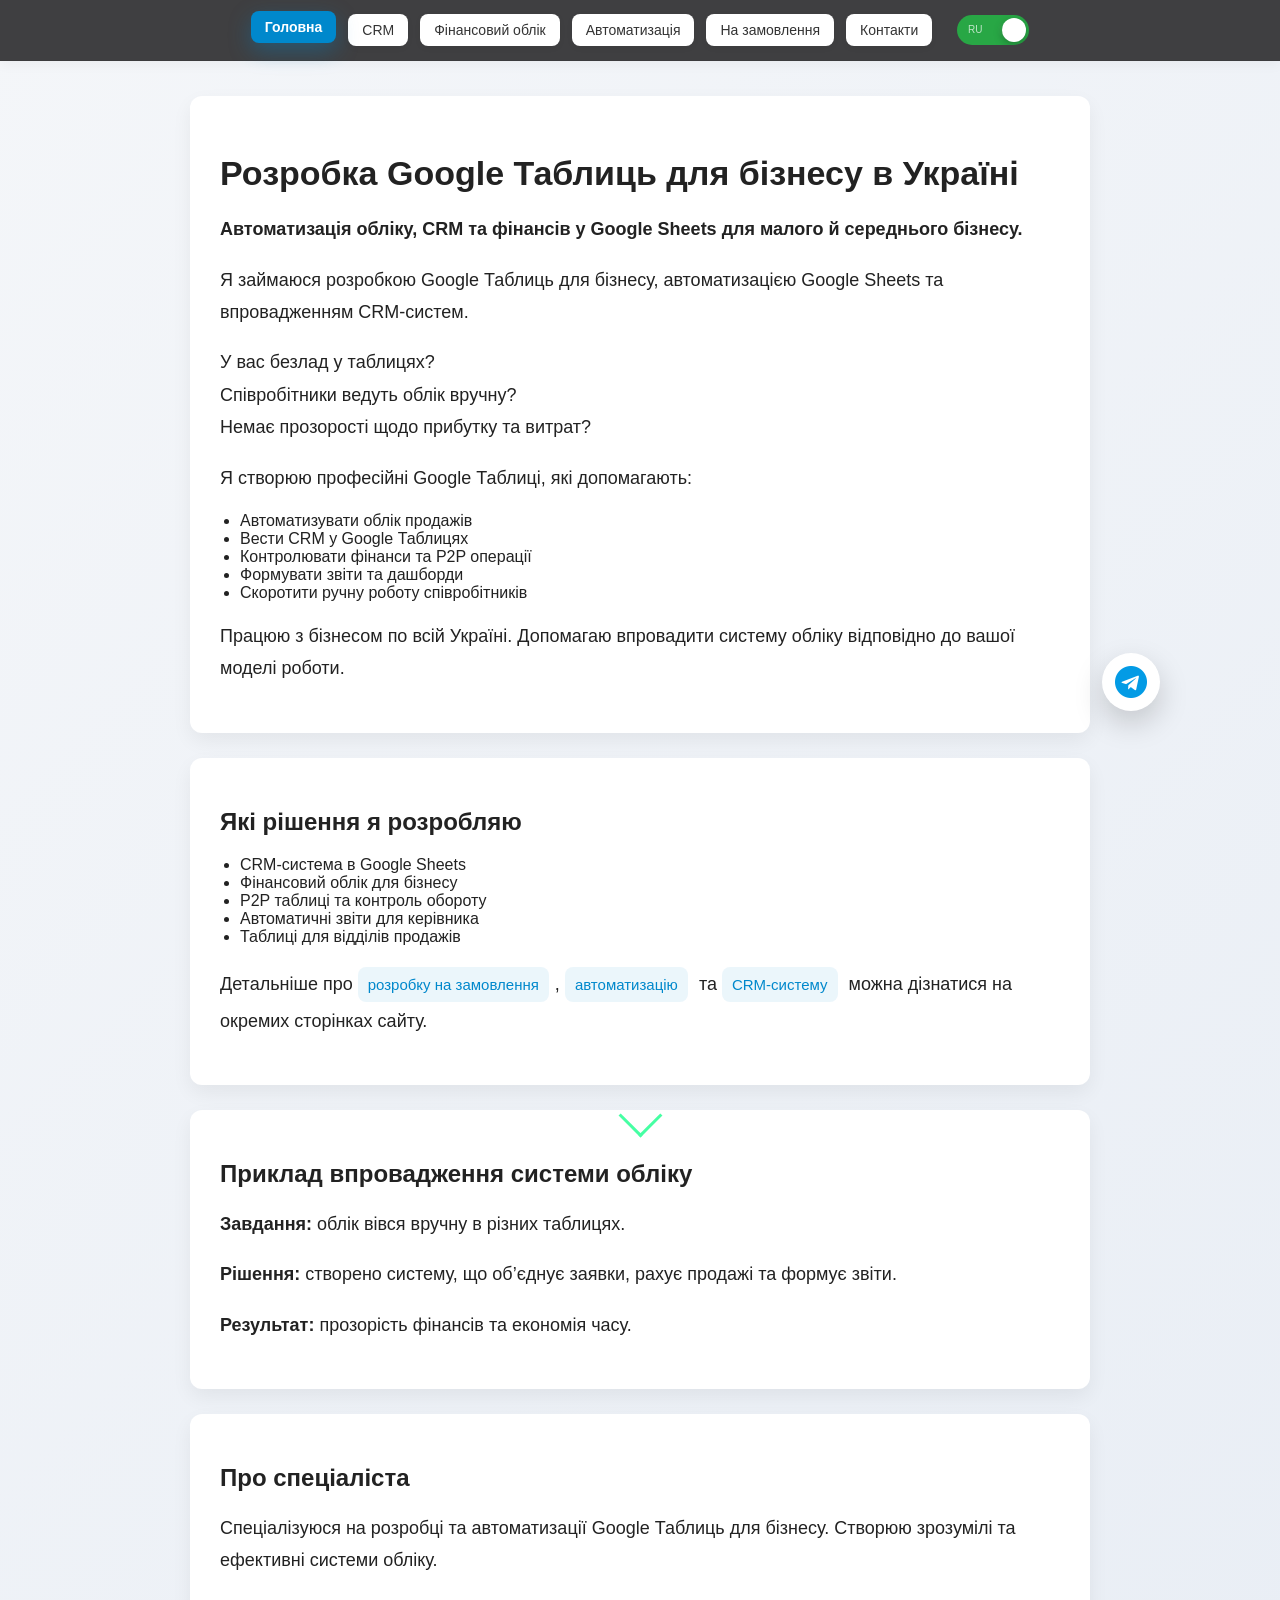
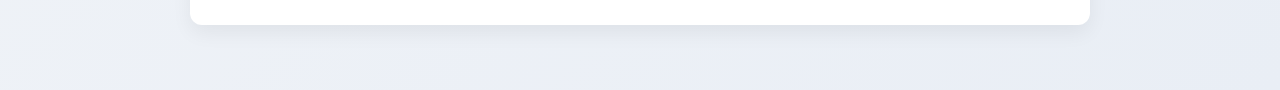
==== commit 16ff2ec5: "14ф" ====
--- a/ua/index.html
+++ b/ua/index.html
@@ -7,12 +7,15 @@
 	<title>Розробка Google Таблиць для бізнесу в Україні</title>
 	<meta name="description"
 		content="Розробка та автоматизація Google Таблиць для бізнесу в Україні. CRM, фінансовий облік, P2P таблиці. Консультація в Telegram.">
+	<meta name="geo.region" content="UA">
 
 	<link rel="alternate" hreflang="ru" href="https://google-sheets-business.pages.dev/" />
 	<link rel="alternate" hreflang="uk" href="https://google-sheets-business.pages.dev/ua/" />
 	<link rel="alternate" hreflang="x-default" href="https://google-sheets-business.pages.dev/" />
 
-	<meta name="geo.region" content="UA">
+	<link rel="icon" type="image/png" sizes="32x32" href="/favicon.png">
+	<link rel="icon" type="image/png" sizes="16x16" href="/favicon.png">
+	<link rel="apple-touch-icon" href="/favicon.png">
 
 	<link rel="stylesheet" href="/style.css">
 </head>
@@ -39,7 +42,7 @@
 			</div>
 
 		</div>
-		
+
 	</nav>
 
 	<div class="container">
--- a/style.css
+++ b/style.css
@@ -1,10 +1,19 @@
 /* ===== БАЗА ===== */
+
+html {
+	scroll-behavior: smooth;
+}
 
 body {
 	margin: 0;
 	font-family: 'Segoe UI', Arial, sans-serif;
 	background: linear-gradient(135deg, #f4f6f9, #e9eef5);
 	color: #222;
+	-webkit-font-smoothing: antialiased;
+}
+
+* {
+	-webkit-overflow-scrolling: touch;
 }
 
 .container {
@@ -15,6 +24,7 @@
 }
 
 /* ===== НАВИГАЦИЯ ===== */
+/* ===== FULL WIDTH TOP PANEL ===== */
 
 .navbar {
 	position: sticky;
@@ -22,27 +32,30 @@
 	z-index: 1000;
 
 	width: 100%;
-	background: #3b3b3b;; /* чуть темнее контента */
-	border-bottom: 1px solid rgba(0,0,0,0.06);
-	box-shadow: 0 4px 12px rgba(0,0,0,0.04);
-}
-
-/* Внутренний ограничитель ширины */
+	background: #3f3f41;
+	border-bottom: 1px solid rgba(0, 0, 0, 0.06);
+	box-shadow: 0 4px 12px rgba(0, 0, 0, 0.04);
+}
+
 .navbar-inner {
-	max-width: 900px;  /* совпадает с .container */
+	max-width: 900px;
 	margin: 0 auto;
 	padding: 14px 20px;
 
 	display: flex;
 	align-items: center;
-	gap: 20px;
-}
-
-/* Кнопки по центру */
+	justify-content: center;
+	flex-wrap: wrap;
+	gap: 15px;
+}
+
+/* ===== NAV LINKS ===== */
+
 .nav-links {
 	display: flex;
 	gap: 12px;
-	margin: 0 auto; /* центрирует навигацию */
+	flex-wrap: wrap;
+	justify-content: center;
 }
 
 .nav-links a {
@@ -58,12 +71,11 @@
 }
 
 .nav-links a:hover {
-	background: #3db5f1;
+	background: #3a9dcf;
 	color: white;
 	transform: translateY(-2px);
 }
 
-/* Active */
 .nav-links a.active {
 	background: #0088cc;
 	color: white;
@@ -72,22 +84,23 @@
 	font-weight: 600;
 }
 
-/* Переключатель языка чуть правее */
+
+/* ===== LANGUAGE TOGGLE ===== */
+
 .lang-toggle {
-	margin-left: 20px;
-}
-
-/* ===== IOS LANGUAGE TOGGLE ===== */
-
-.lang-toggle {
+	margin-left: 10px;
+
 	position: relative;
 	width: 72px;
 	height: 30px;
 	border-radius: 30px;
+
 	display: flex;
 	align-items: center;
+
 	font-size: 11px;
 	font-weight: 600;
+
 	overflow: hidden;
 }
 
@@ -98,6 +111,7 @@
 	z-index: 2;
 	color: white;
 	line-height: 30px;
+
 	transition:
 		transform 0.35s cubic-bezier(0.22, 1, 0.36, 1),
 		font-size 0.35s cubic-bezier(0.22, 1, 0.36, 1),
@@ -115,8 +129,10 @@
 	border-radius: 50%;
 	background: white;
 	box-shadow: 0 3px 8px rgba(0, 0, 0, 0.25);
+
 	transition: transform 0.38s cubic-bezier(0.22, 1, 0.36, 1);
 }
+
 
 /* ===== RU ACTIVE ===== */
 
@@ -128,20 +144,18 @@
 	transform: translateX(0);
 }
 
-/* RU активный */
 .lang-toggle.ru-active .lang-ru {
 	transform: scale(1.05);
 	text-shadow: 0 0 6px rgba(255, 255, 255, 0.4);
 }
 
-/* UA доступный */
 .lang-toggle.ru-active .lang-ua {
 	font-weight: 600;
-	/* ← регулируешь тут */
 	font-size: 11px;
 	opacity: 1;
 }
 
+
 /* ===== UA ACTIVE ===== */
 
 .lang-toggle.ua-active {
@@ -152,18 +166,35 @@
 	transform: translateX(42px);
 }
 
-/* UA активный */
 .lang-toggle.ua-active .lang-ua {
 	transform: scale(1.05);
 	text-shadow: 0 0 6px rgba(255, 255, 255, 0.4);
 }
 
-/* RU доступный */
 .lang-toggle.ua-active .lang-ru {
 	font-weight: 200;
-	/* ← регулируешь тут */
 	font-size: 10px;
 	opacity: 0.7;
+}
+
+
+/* ===== MOBILE FIX ===== */
+
+@media (max-width: 768px) {
+
+	.navbar-inner {
+		flex-direction: column;
+	}
+
+	.nav-links {
+		justify-content: center;
+	}
+
+	.lang-toggle {
+		margin-top: 6px;
+		margin-left: 0;
+	}
+
 }
 
 /* ===== PRESS EFFECT (без конфликтов transform) ===== */
@@ -244,14 +275,12 @@
 /* ===== TELEGRAM FLOAT SMART POSITION ===== */
 
 .telegram-float {
-	position: fixed;
-	bottom: 30px;
-
-	/* Привязка к контейнеру */
-	right: calc((100vw - 900px) / 2 - 70px);
+
+	position: absolute;
 
 	width: 58px;
 	height: 58px;
+
 	border-radius: 50%;
 	background: white;
 
@@ -263,7 +292,17 @@
 	z-index: 1000;
 
 	animation: pulse 2.7s infinite;
-	transition: transform 0.25s ease;
+	transition: transform 0.25s ease, top 0.2s ease;
+
+	right: calc((100vw - 900px) / 2 - 70px);
+}
+
+@media (max-width:1100px) {
+
+	.telegram-float {
+		right: 15px;
+	}
+
 }
 
 .telegram-float img {
@@ -343,6 +382,56 @@
 .phone-number {
 	font-weight: 600;
 	white-space: nowrap;
+}
+
+
+/* ===== CONTACTS MOBILE LAYOUT ===== */
+
+@media (max-width: 600px) {
+
+	.contacts-row {
+
+		display: grid;
+		grid-template-columns: auto auto;
+		grid-template-areas:
+			"phone phone"
+			"tg viber";
+
+		justify-content: center;
+		justify-items: center;
+		gap: 20px 30px;
+		/* вертикаль горизонталь */
+	}
+
+	/* телефон сверху */
+
+	.contacts-row a[href^="tel"] {
+		grid-area: phone;
+	}
+
+	/* telegram */
+
+	.contacts-row a[href*="telegram"] {
+		grid-area: tg;
+	}
+
+	/* viber */
+
+	.contacts-row a[href*="viber"] {
+		grid-area: viber;
+	}
+
+	/* немного уменьшаем иконки */
+
+	.contact-link img {
+		width: 46px;
+		height: 46px;
+	}
+
+	.phone-number {
+		font-size: 20px;
+	}
+
 }
 
 /* ===== АДАПТИВ ===== */
@@ -467,4 +556,57 @@
 		transform: translateY(0);
 		opacity: 1;
 	}
+}
+
+/* ===== SCROLL HINT ===== */
+
+.scroll-hint {
+
+	position: absolute;
+	left: 50%;
+	transform: translateX(-50%);
+
+	display: flex;
+	justify-content: center;
+	align-items: center;
+
+	width: 40px;
+	height: 40px;
+
+	pointer-events: none;
+	transition: opacity 0.3s ease;
+
+}
+
+.scroll-arrow {
+
+	width: 28px;
+	height: 28px;
+
+	border-left: 3px solid #46ffa3;
+	border-bottom: 3px solid #46ffa3;
+
+	transform: rotate(-45deg);
+
+	animation: scrollArrow 1.6s infinite;
+
+}
+
+@keyframes scrollArrow {
+
+	0% {
+		transform: rotate(-45deg) translate(0, 0);
+		opacity: 0;
+	}
+
+	50% {
+		transform: rotate(-45deg) translate(-6px, 6px);
+		opacity: 1;
+	}
+
+	100% {
+		transform: rotate(-45deg) translate(-12px, 12px);
+		opacity: 0;
+	}
+
 }
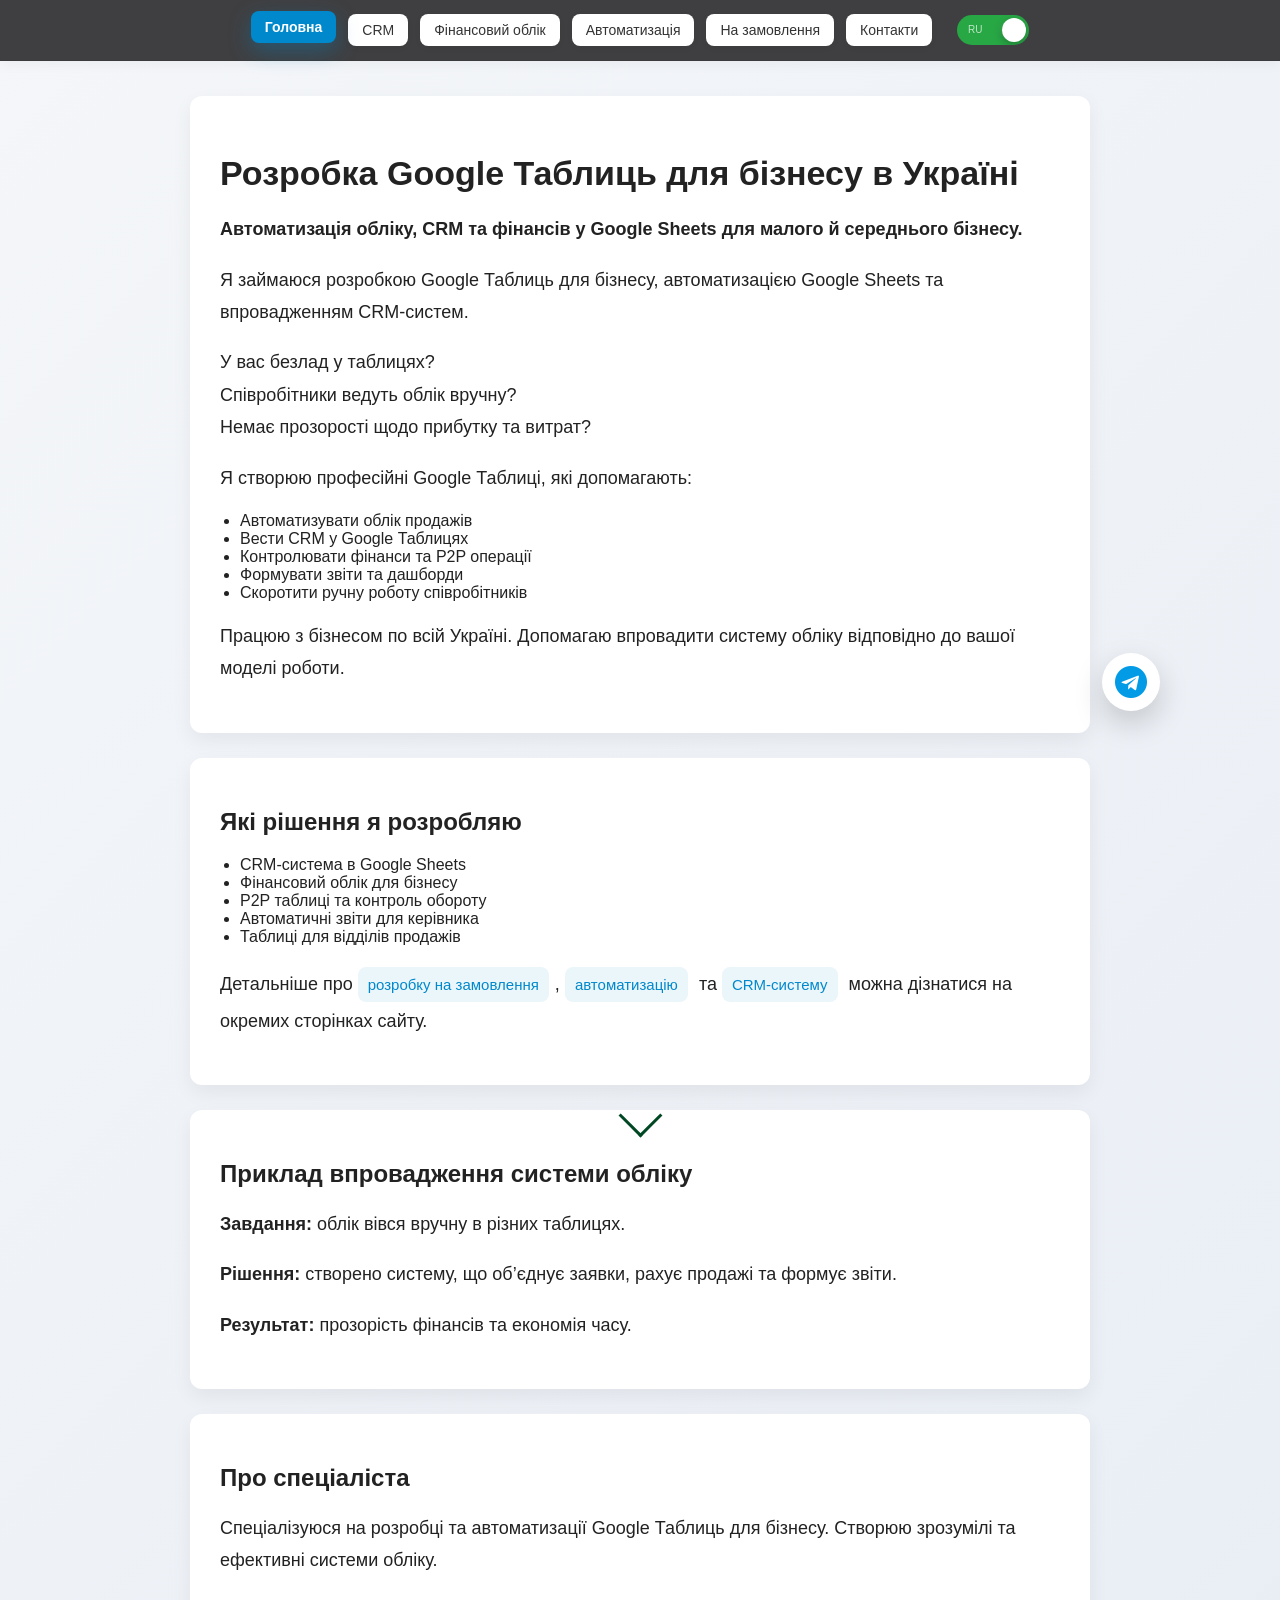
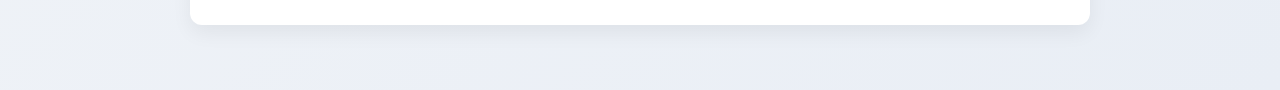
==== commit e42eaa77: "12 ф" ====
--- a/ua/index.html
+++ b/ua/index.html
@@ -8,6 +8,8 @@
 	<meta name="description"
 		content="Розробка та автоматизація Google Таблиць для бізнесу в Україні. CRM, фінансовий облік, P2P таблиці. Консультація в Telegram.">
 	<meta name="geo.region" content="UA">
+
+	<link rel="canonical" href="https://google-sheets-business.pages.dev/ua/">
 
 	<link rel="alternate" hreflang="ru" href="https://google-sheets-business.pages.dev/" />
 	<link rel="alternate" hreflang="uk" href="https://google-sheets-business.pages.dev/ua/" />
--- a/style.css
+++ b/style.css
@@ -583,8 +583,8 @@
 	width: 28px;
 	height: 28px;
 
-	border-left: 3px solid #46ffa3;
-	border-bottom: 3px solid #46ffa3;
+	border-left: 3px solid #004724;
+	border-bottom: 3px solid #004724;
 
 	transform: rotate(-45deg);
 
